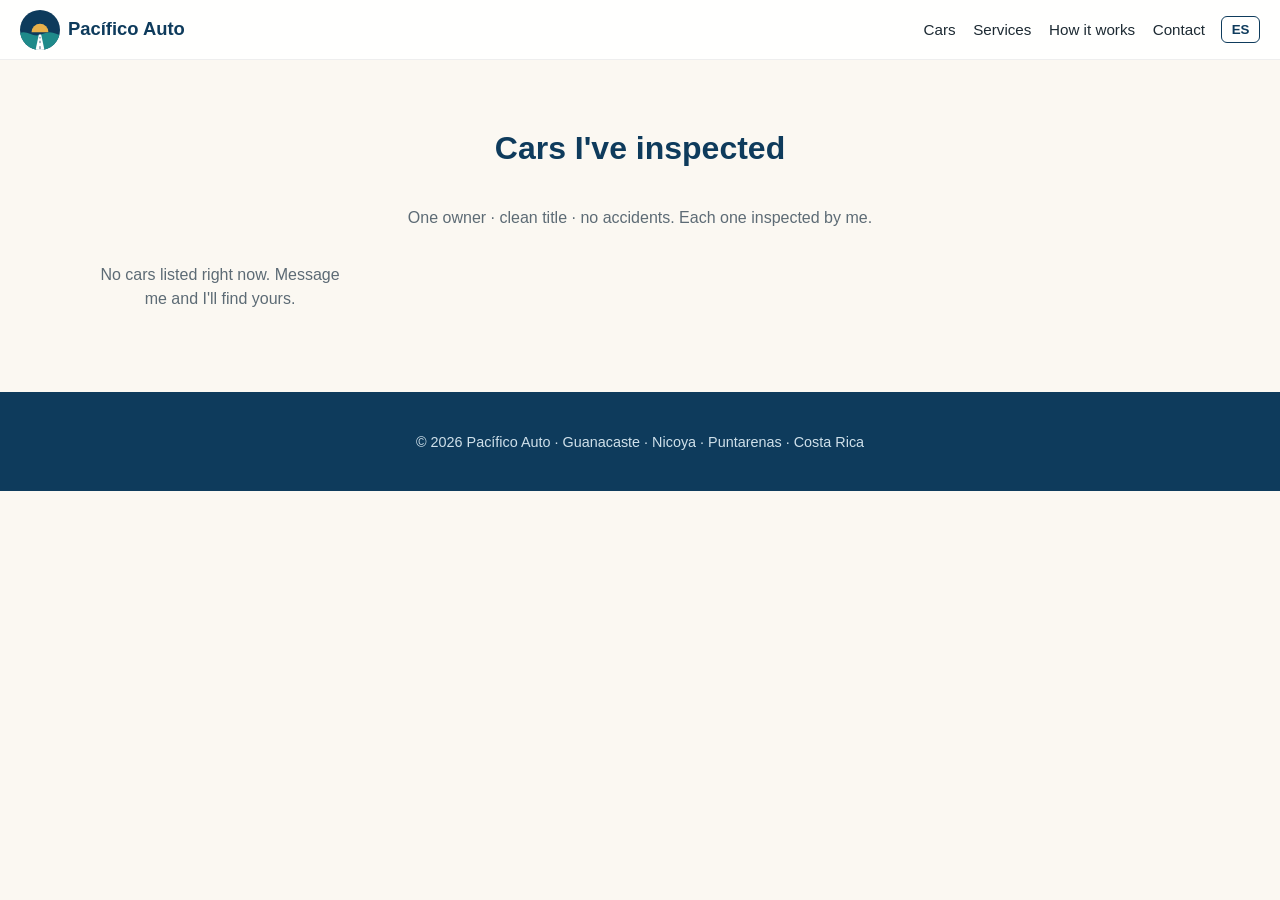
==== autos/index.html @ 258a3d74 "Páginas de autos generadas desde las fichas (build.py) Co-Authored-By: Claude Fable 5.2 <noreply@ant" ====
<!DOCTYPE html>
<html lang="en" class="lang-en">
<head>
<meta charset="utf-8">
<meta name="viewport" content="width=device-width, initial-scale=1">
<title>Cars / Autos — Pacífico Auto</title>
<link rel="icon" href="../img/icon.svg" type="image/svg+xml">
<link rel="stylesheet" href="../css/style.css">
</head>
<body>
<header class="top">
  <a class="brand" href="../index.html" aria-label="Pacífico Auto">
    <img src="../img/icon.svg" alt="" width="40" height="40"><span>Pacífico Auto</span>
  </a>
  <nav>
    <a href="../autos/index.html"><span class="en">Cars</span><span class="es">Autos</span></a>
    <a href="../index.html#services"><span class="en">Services</span><span class="es">Servicios</span></a>
    <a href="../index.html#how"><span class="en">How it works</span><span class="es">Cómo funciona</span></a>
    <a href="../index.html#contact"><span class="en">Contact</span><span class="es">Contacto</span></a>
  </nav>
  <button class="lang-toggle" type="button" aria-label="Cambiar idioma / Switch language">
    <span class="en">ES</span><span class="es">EN</span>
  </button>
</header>

<main>
<section>
  <h2><span class="en">Cars I've inspected</span><span class="es">Autos que ya revisé</span></h2>
  <p class="center muted"><span class="en">One owner · clean title · no accidents. Each one inspected by me.</span><span class="es">Un dueño · título limpio · sin accidentes. Cada uno revisado por mí.</span></p>
  <div class="grid autos"><p class="center muted"><span class="en">No cars listed right now. Message me and I'll find yours.</span><span class="es">No hay autos publicados ahora. Escríbame y le busco el suyo.</span></p></div>
</section>
</main>
<footer>
  <p>© <span id="year">2026</span> Pacífico Auto · Guanacaste · Nicoya · Puntarenas · Costa Rica</p>
</footer>
<script src="../js/main.js"></script>
</body>
</html>
---- css/style.css ----
:root{--ocean:#0E3B5C;--sand:#E8B04A;--teal:#1F8A8A;--ink:#1d2a33;--muted:#5d6b75;--bg:#fbf8f2;--card:#fff}
*{box-sizing:border-box}
html{scroll-behavior:smooth}
body{margin:0;font-family:"Helvetica Neue",Arial,sans-serif;color:var(--ink);background:var(--bg);line-height:1.55}
.lang-en .es,.lang-es .en{display:none}
a{color:var(--teal)}
.top{position:sticky;top:0;z-index:10;display:flex;align-items:center;gap:1rem;padding:.6rem 1.25rem;background:rgba(255,255,255,.95);border-bottom:1px solid #eee}
.brand{display:flex;align-items:center;gap:.5rem;font-weight:700;font-size:1.15rem;color:var(--ocean);text-decoration:none}
.top nav{margin-left:auto;display:flex;gap:1.1rem}
.top nav a{color:var(--ink);text-decoration:none;font-size:.95rem}
.lang-toggle{border:1px solid var(--ocean);background:none;color:var(--ocean);border-radius:6px;padding:.3rem .6rem;font-weight:700;cursor:pointer}
.hero{background:linear-gradient(160deg,var(--ocean) 0%,#14506f 60%,var(--teal) 100%);color:#fff;padding:5rem 1.25rem 4rem}
.hero-inner{max-width:780px;margin:0 auto}
.kicker{letter-spacing:.15em;text-transform:uppercase;color:var(--sand);font-size:.85rem;margin:0}
h1{font-size:clamp(2rem,5vw,3.2rem);line-height:1.1;margin:.6rem 0 1rem}
.lead{font-size:1.15rem;opacity:.95}
.note{opacity:.8;font-size:.95rem}
.cta{display:flex;flex-wrap:wrap;gap:.75rem;margin:1.5rem 0}
.btn{display:inline-block;padding:.8rem 1.3rem;border-radius:8px;font-weight:700;text-decoration:none;border:2px solid transparent;cursor:pointer;font-size:1rem}
.btn.primary{background:var(--sand);color:var(--ocean)}
.btn.ghost{border-color:#fff;color:#fff}
section{padding:4rem 1.25rem}
section.alt{background:#eef4f4}
h2{text-align:center;color:var(--ocean);font-size:2rem;margin:0 0 2rem}
.grid{display:grid;gap:1.25rem;max-width:1100px;margin:0 auto}
.grid.four{grid-template-columns:repeat(auto-fit,minmax(230px,1fr))}
.card,.std,blockquote{background:var(--card);border-radius:12px;padding:1.5rem;box-shadow:0 2px 10px rgba(14,59,92,.07)}
.card.featured{border:2px solid var(--sand)}
.num{color:var(--sand);font-weight:700}
.card h3{margin:.2rem 0 .5rem;color:var(--ocean)}
.tags{list-style:none;padding:0;display:flex;flex-wrap:wrap;gap:.4rem}
.tags li{background:#eef4f4;color:var(--teal);border-radius:20px;padding:.15rem .6rem;font-size:.8rem}
.lang-en .tags li.es,.lang-es .tags li.en{display:none}
.steps{max-width:760px;margin:0 auto;padding:0;list-style:none;counter-reset:s}
.steps li{counter-increment:s;position:relative;padding:0 0 1.5rem 3.5rem}
.steps li::before{content:counter(s);position:absolute;left:0;top:0;width:2.4rem;height:2.4rem;border-radius:50%;background:var(--ocean);color:#fff;display:grid;place-items:center;font-weight:700}
.steps h3{margin:.3rem 0;color:var(--ocean)}
.std strong{color:var(--ocean)}
blockquote{margin:0;font-style:italic}
cite{display:block;margin-top:.6rem;font-style:normal;color:var(--muted);font-size:.9rem}
.center{text-align:center}.muted{color:var(--muted)}.small{font-size:.85rem}
.form{max-width:560px;margin:1.5rem auto;display:grid;gap:1rem}
.form label{display:grid;gap:.3rem;font-weight:600;color:var(--ocean)}
.form input,.form select,.form textarea{font:inherit;padding:.65rem;border:1px solid #cfd8dc;border-radius:8px;background:#fff}
footer{background:var(--ocean);color:#cfe0ea;text-align:center;padding:1.5rem;font-size:.9rem}
@media(max-width:700px){.top nav{display:none}.hero{padding-top:3rem}}
/* --- Autos --- */
.aviso-ejemplo{margin:0;background:#b3261e;color:#fff;text-align:center;padding:.5rem;font-weight:700;font-size:.9rem}
.grid.autos{grid-template-columns:repeat(auto-fill,minmax(260px,1fr))}
.auto-card{position:relative;display:block;background:var(--card);border-radius:12px;overflow:hidden;box-shadow:0 2px 10px rgba(14,59,92,.07);text-decoration:none;color:var(--ink);padding-bottom:1rem}
.auto-card img,.auto-card .sin-foto{display:block;width:100%;aspect-ratio:3/2;object-fit:cover;background:#dfe9ec}
.auto-card h3{margin:.8rem 1rem .2rem;color:var(--ocean)}
.auto-card p{margin:.1rem 1rem}
.auto-card .estado{position:absolute;top:.7rem;left:.7rem}
.estado{display:inline-block;border-radius:20px;padding:.2rem .7rem;font-size:.8rem;font-weight:700;background:var(--teal);color:#fff}
.estado.reservado{background:var(--sand);color:var(--ocean)}
.estado.vendido{background:var(--muted)}
.precio{font-size:1.4rem;font-weight:700;color:var(--ocean);margin:.3rem 0}
.auto{max-width:1100px;margin:0 auto;padding-top:1.5rem}
.auto h1{color:var(--ocean);font-size:clamp(1.6rem,4vw,2.3rem);margin:.5rem 0 .2rem}
.migas a{text-decoration:none}
.auto-cols{display:grid;grid-template-columns:minmax(0,3fr) minmax(0,2fr);gap:2rem;align-items:start}
.galeria>img{width:100%;aspect-ratio:3/2;object-fit:cover;border-radius:12px;background:#dfe9ec;display:block}
.galeria.sin-fotos{aspect-ratio:3/2;display:grid;place-items:center;background:#dfe9ec;border-radius:12px;color:var(--muted)}
.thumbs{display:grid;grid-template-columns:repeat(auto-fill,minmax(84px,1fr));gap:.5rem;margin-top:.5rem}
.thumbs img{width:100%;aspect-ratio:3/2;object-fit:cover;border-radius:6px;cursor:pointer;opacity:.7;border:2px solid transparent}
.thumbs img.activa,.thumbs img:hover{opacity:1;border-color:var(--sand)}
.ficha{display:grid;grid-template-columns:1fr 1fr;gap:.6rem 1rem;margin:1rem 0}
.ficha dt{font-size:.8rem;color:var(--muted);text-transform:uppercase;letter-spacing:.05em}
.ficha dd{margin:0;font-weight:600}
.lang-en a.btn.es,.lang-es a.btn.en{display:none}
.auto-texto{max-width:720px;margin-top:2rem}
@media(max-width:800px){.auto-cols{grid-template-columns:1fr}}
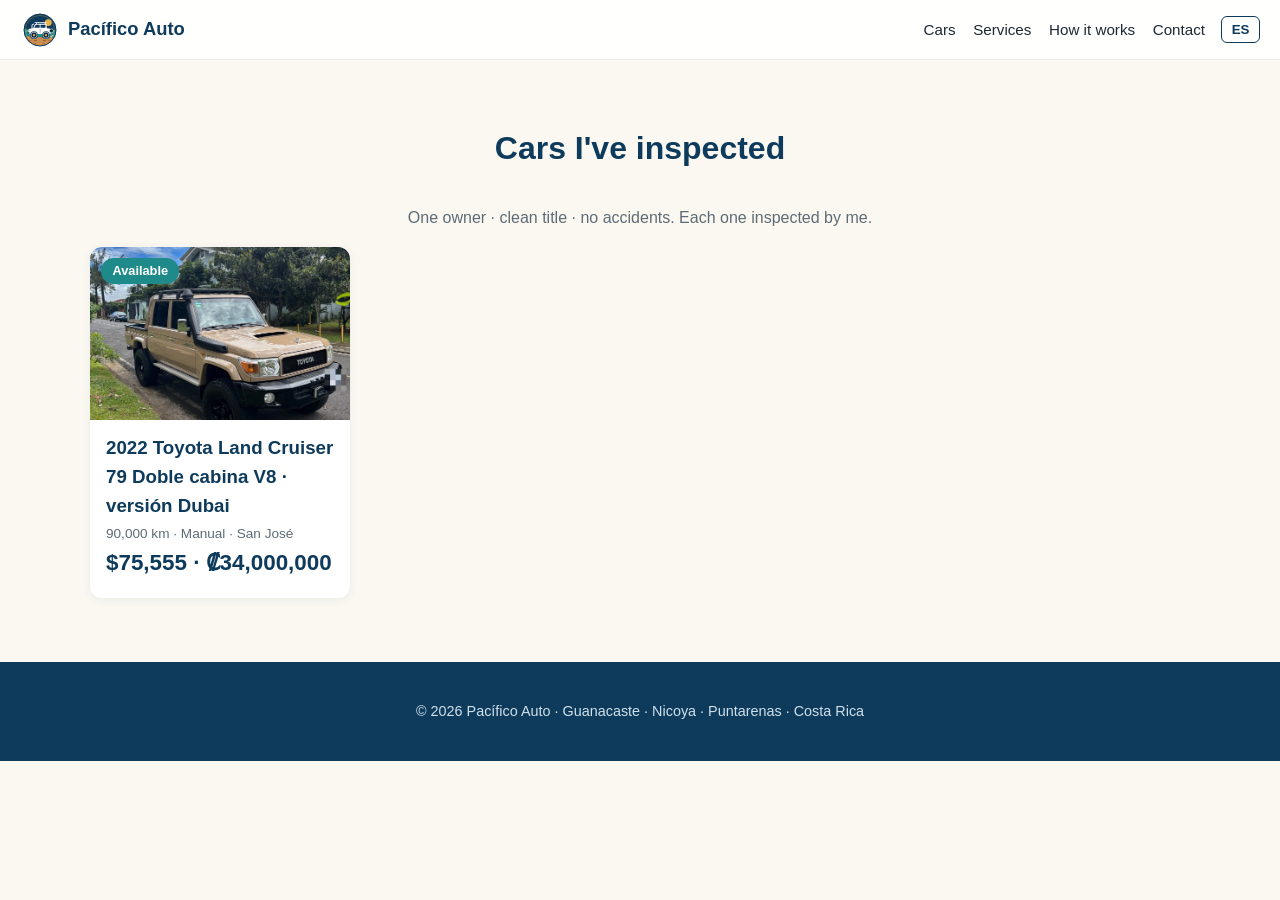
==== commit d0a3b11d: "autos: 2022 Toyota Land Cruiser 79 V8 Dubai Co-Authored-By: Claude Opus 5.5 <noreply@anthropic.com>" ====
--- a/autos/index.html
+++ b/autos/index.html
@@ -27,7 +27,13 @@
 <section>
   <h2><span class="en">Cars I've inspected</span><span class="es">Autos que ya revisé</span></h2>
   <p class="center muted"><span class="en">One owner · clean title · no accidents. Each one inspected by me.</span><span class="es">Un dueño · título limpio · sin accidentes. Cada uno revisado por mí.</span></p>
-  <div class="grid autos"><p class="center muted"><span class="en">No cars listed right now. Message me and I'll find yours.</span><span class="es">No hay autos publicados ahora. Escríbame y le busco el suyo.</span></p></div>
+  <div class="grid autos"><a class="auto-card" href="toyota-land-cruiser-79-v8/index.html">
+  <img src="toyota-land-cruiser-79-v8/fotos/01-tres-cuartos.jpg" alt="2022 Toyota Land Cruiser 79 Doble cabina V8 · versión Dubai" loading="lazy">
+  <span class="estado disponible"><span class="en">Available</span><span class="es">Disponible</span></span>
+  <h3>2022 Toyota Land Cruiser 79 Doble cabina V8 · versión Dubai</h3>
+  <p class="muted small">90,000 km · Manual · San José</p>
+  <p class="precio">$75,555 · ₡34,000,000</p>
+</a></div>
 </section>
 </main>
 <footer>
--- a/css/style.css
+++ b/css/style.css
@@ -71,3 +71,6 @@
 .lang-en a.btn.es,.lang-es a.btn.en{display:none}
 .auto-texto{max-width:720px;margin-top:2rem}
 @media(max-width:800px){.auto-cols{grid-template-columns:1fr}}
+
+.brand .logo{height:48px;width:auto;display:block}
+.footer-logo{height:60px;width:auto;display:block;margin:0 auto .5rem;border-radius:8px}
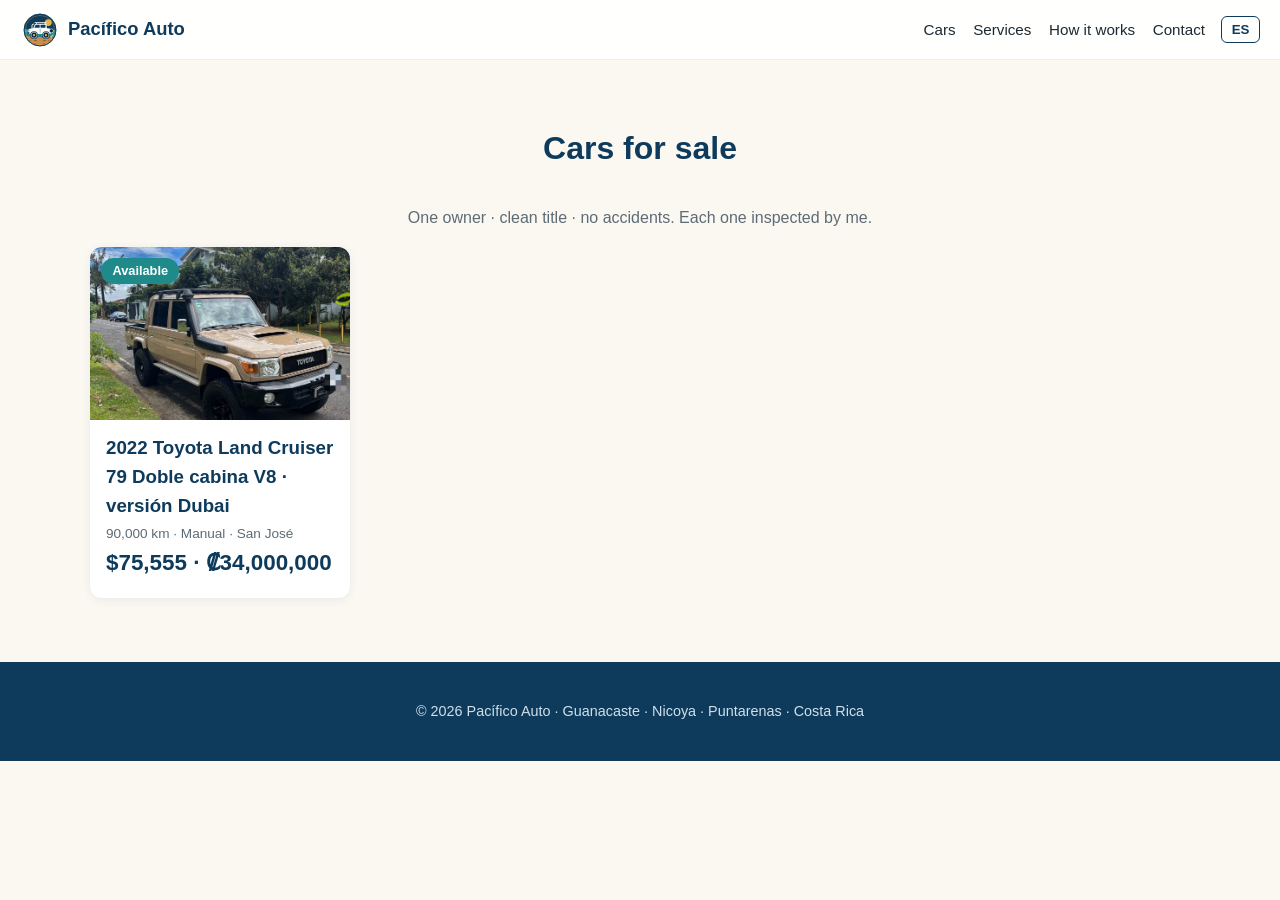
==== commit 34fe8847: "autos: secciones "En venta" y "Vendidos" La lista de autos se separa en dos: disponibles/reservados " ====
--- a/autos/index.html
+++ b/autos/index.html
@@ -25,9 +25,9 @@
 
 <main>
 <section>
-  <h2><span class="en">Cars I've inspected</span><span class="es">Autos que ya revisé</span></h2>
+  <h2><span class="en">Cars for sale</span><span class="es">Autos en venta</span></h2>
   <p class="center muted"><span class="en">One owner · clean title · no accidents. Each one inspected by me.</span><span class="es">Un dueño · título limpio · sin accidentes. Cada uno revisado por mí.</span></p>
-  <div class="grid autos"><a class="auto-card" href="toyota-land-cruiser-79-v8/index.html">
+  <div class="grid autos"><a class="auto-card disponible" href="toyota-land-cruiser-79-v8/index.html">
   <img src="toyota-land-cruiser-79-v8/fotos/01-tres-cuartos.jpg" alt="2022 Toyota Land Cruiser 79 Doble cabina V8 · versión Dubai" loading="lazy">
   <span class="estado disponible"><span class="en">Available</span><span class="es">Disponible</span></span>
   <h3>2022 Toyota Land Cruiser 79 Doble cabina V8 · versión Dubai</h3>
--- a/css/style.css
+++ b/css/style.css
@@ -74,3 +74,5 @@
 
 .brand .logo{height:48px;width:auto;display:block}
 .footer-logo{height:60px;width:auto;display:block;margin:0 auto .5rem;border-radius:8px}
+.vendidos{border-top:1px solid #dfe9ec}
+.auto-card.vendido img{filter:grayscale(.6);opacity:.85}
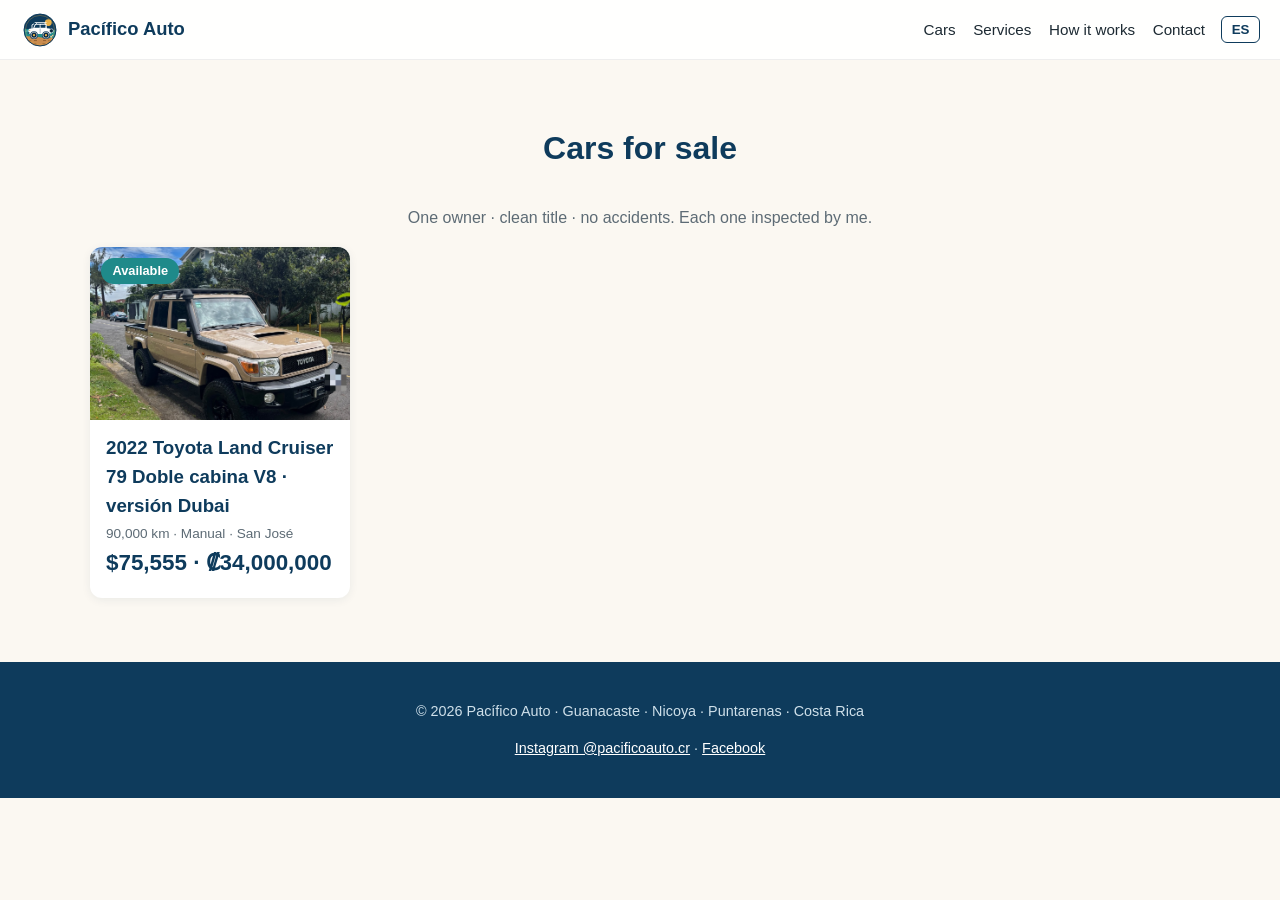
==== commit 690f5b50: "Add Instagram and Facebook links (contact and footer) Co-Authored-By: Claude Opus 5.5 <noreply@anthr" ====
--- a/autos/index.html
+++ b/autos/index.html
@@ -38,6 +38,7 @@
 </main>
 <footer>
   <p>© <span id="year">2026</span> Pacífico Auto · Guanacaste · Nicoya · Puntarenas · Costa Rica</p>
+  <p class="social"><a href="https://www.instagram.com/pacificoauto.cr/" target="_blank" rel="noopener">Instagram @pacificoauto.cr</a> · <a href="https://www.facebook.com/profile.php?id=61596536469097" target="_blank" rel="noopener">Facebook</a></p>
 </footer>
 <script src="../js/main.js"></script>
 </body>
--- a/css/style.css
+++ b/css/style.css
@@ -43,6 +43,7 @@
 .form label{display:grid;gap:.3rem;font-weight:600;color:var(--ocean)}
 .form input,.form select,.form textarea{font:inherit;padding:.65rem;border:1px solid #cfd8dc;border-radius:8px;background:#fff}
 footer{background:var(--ocean);color:#cfe0ea;text-align:center;padding:1.5rem;font-size:.9rem}
+footer .social a{color:#fff}
 @media(max-width:700px){.top nav{display:none}.hero{padding-top:3rem}}
 /* --- Autos --- */
 .aviso-ejemplo{margin:0;background:#b3261e;color:#fff;text-align:center;padding:.5rem;font-weight:700;font-size:.9rem}
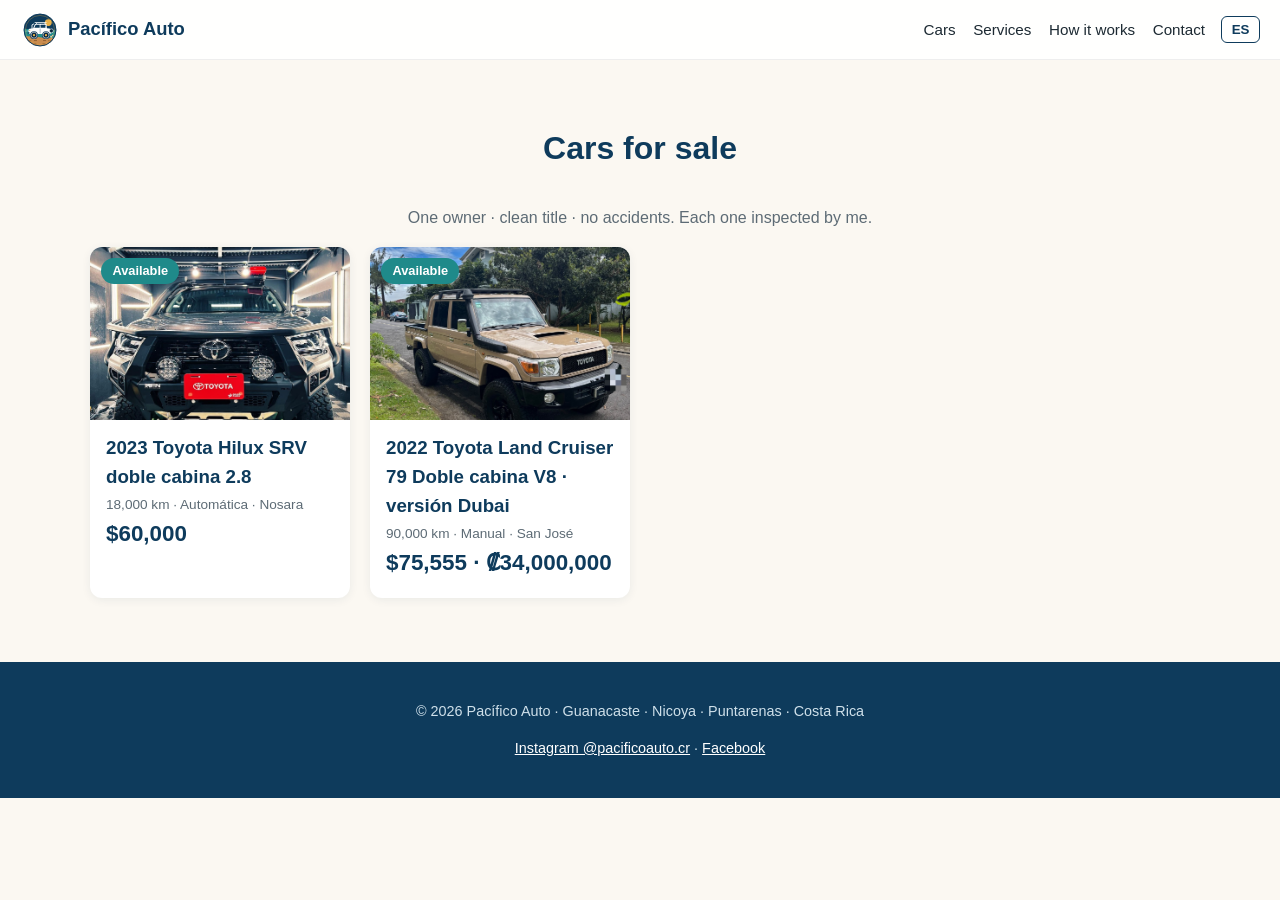
==== commit 62d8220d: "autos: Toyota Hilux SRV 2023 ($60,000, Nosara) Co-Authored-By: Claude Opus 5.5 <noreply@anthropic.co" ====
--- a/autos/index.html
+++ b/autos/index.html
@@ -27,7 +27,14 @@
 <section>
   <h2><span class="en">Cars for sale</span><span class="es">Autos en venta</span></h2>
   <p class="center muted"><span class="en">One owner · clean title · no accidents. Each one inspected by me.</span><span class="es">Un dueño · título limpio · sin accidentes. Cada uno revisado por mí.</span></p>
-  <div class="grid autos"><a class="auto-card disponible" href="toyota-land-cruiser-79-v8/index.html">
+  <div class="grid autos"><a class="auto-card disponible" href="toyota-hilux-srv-2023/index.html">
+  <img src="toyota-hilux-srv-2023/fotos/01-frente.jpg" alt="2023 Toyota Hilux SRV doble cabina 2.8" loading="lazy">
+  <span class="estado disponible"><span class="en">Available</span><span class="es">Disponible</span></span>
+  <h3>2023 Toyota Hilux SRV doble cabina 2.8</h3>
+  <p class="muted small">18,000 km · Automática · Nosara</p>
+  <p class="precio">$60,000</p>
+</a>
+<a class="auto-card disponible" href="toyota-land-cruiser-79-v8/index.html">
   <img src="toyota-land-cruiser-79-v8/fotos/01-tres-cuartos.jpg" alt="2022 Toyota Land Cruiser 79 Doble cabina V8 · versión Dubai" loading="lazy">
   <span class="estado disponible"><span class="en">Available</span><span class="es">Disponible</span></span>
   <h3>2022 Toyota Land Cruiser 79 Doble cabina V8 · versión Dubai</h3>
